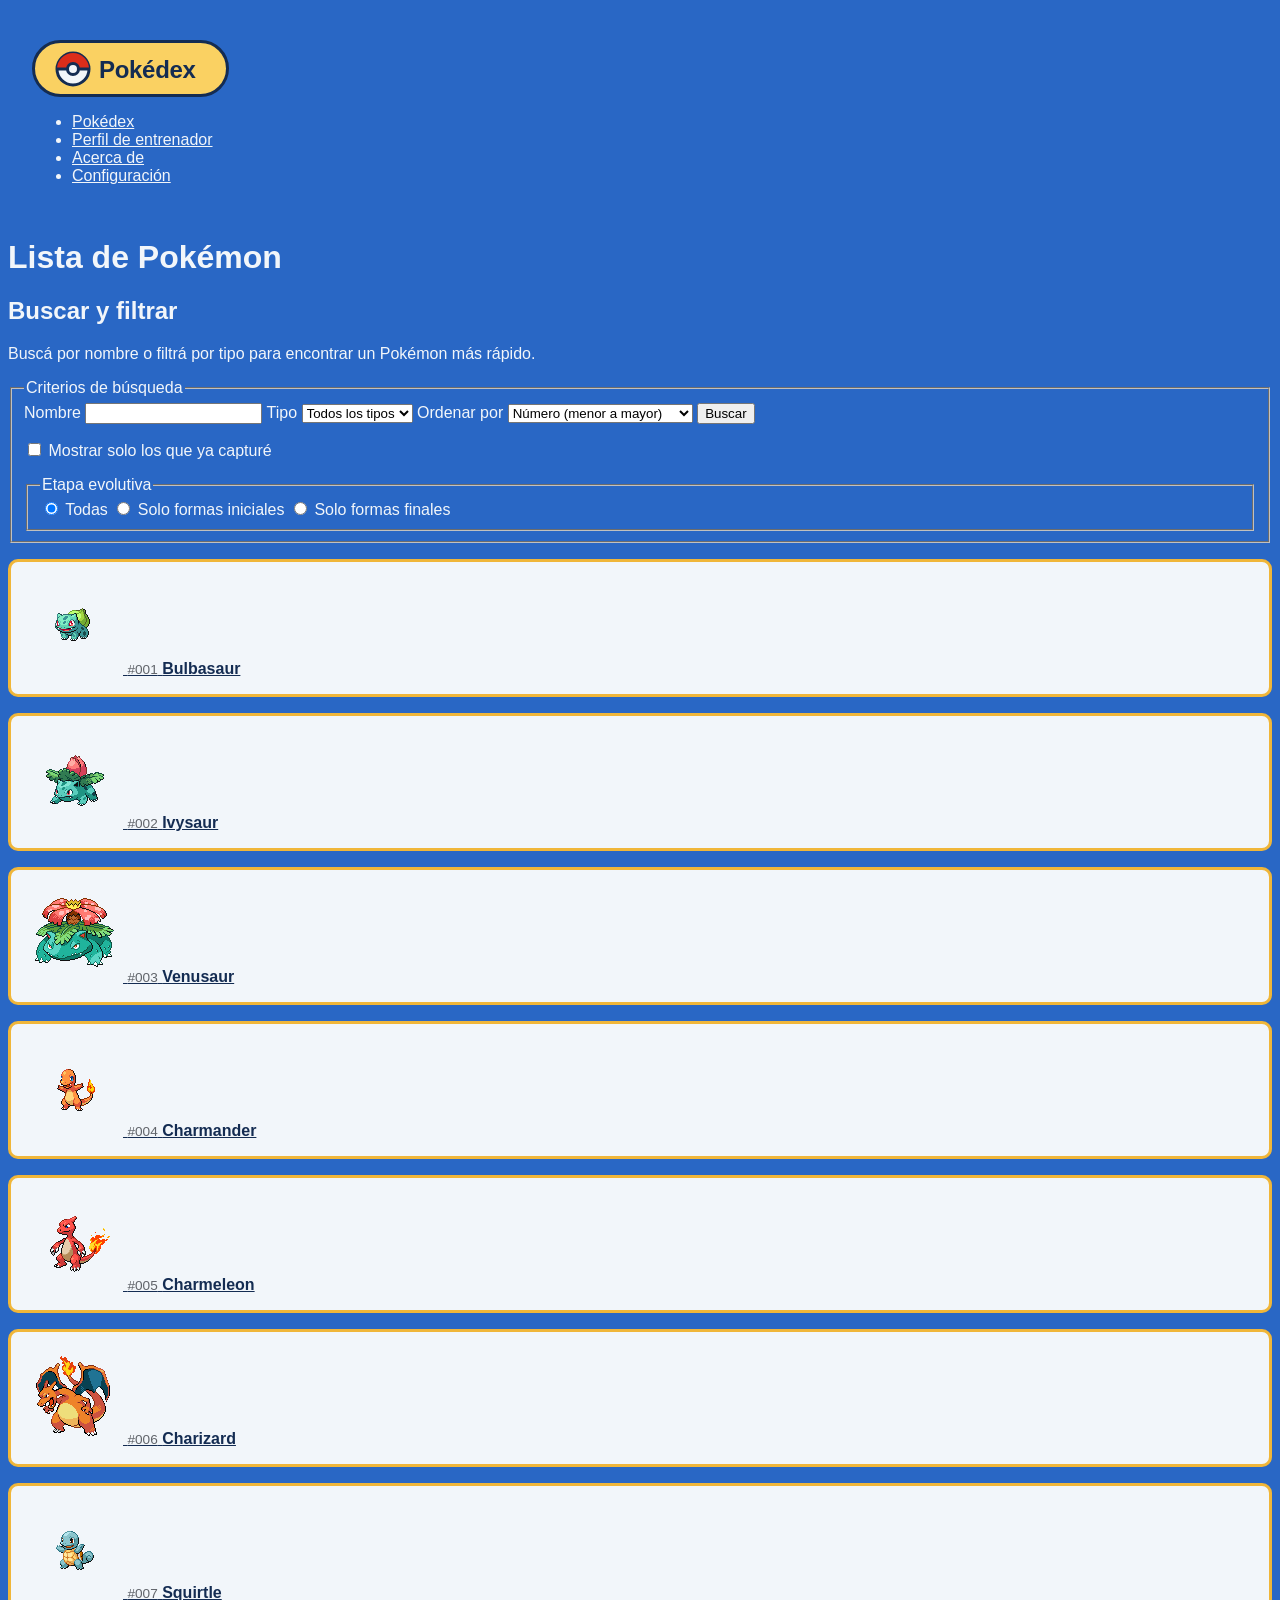
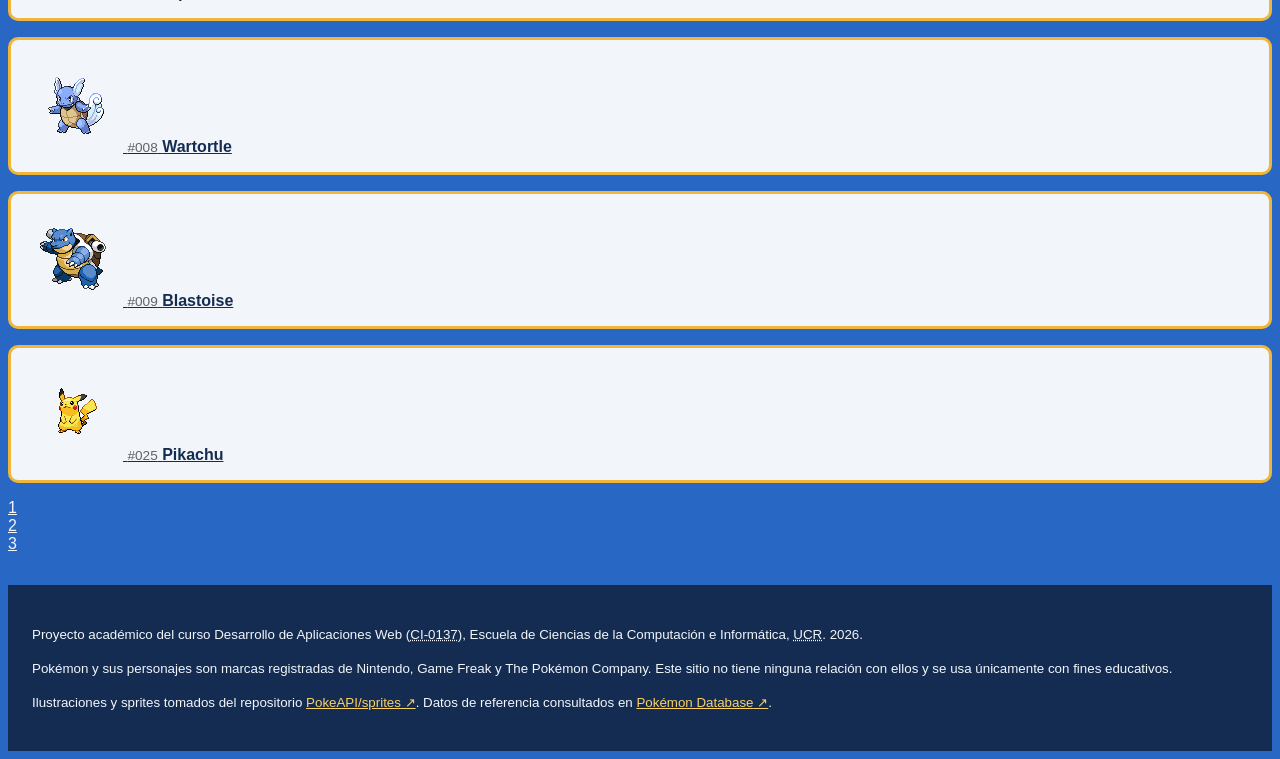
==== index.html @ 4b9911b8 "Base del proyecto hecho por la profesora" ====
<!DOCTYPE html>
<html lang="es">

<head>
  <meta charset="UTF-8">
  <meta name="viewport" content="width=device-width, initial-scale=1">
  <title>Pokédex - Lista de Pokémon</title>

  <link rel="icon" type="image/svg+xml" href="assets/pokeball.svg">
  <link rel="icon" type="image/png" href="assets/pokeball.png">
  <!-- favicon.ico vive en la raiz: el navegador lo pide solo, sin <link> -->

  <!-- Hoja de estilos del sitio. Mismo elemento <link> que el favicon;
       lo que cambia es rel, que dice qué relación tiene el archivo con el documento. -->
  <link rel="stylesheet" href="tokens.css">
  <link rel="stylesheet" href="styles.css">
</head>

<body>

  <header>
    <p>
      <a class="logo" href="./">
        <img src="assets/logo-pokedex.svg" alt="Pokédex" width="156" height="40">
      </a>
    </p>

    <nav>
      <ul>
        <li><a href="./" accesskey="p">Pokédex</a></li>
        <li><a href="perfil-entrenador.html">Perfil de entrenador</a></li>
        <li><a href="acerca-de.html">Acerca de</a></li>
        <li><a href="configuracion.html">Configuración</a></li>
      </ul>
    </nav>
  </header>

  <main>
    <h1>Lista de Pokémon</h1>

    <section id="buscador" class="buscador">
      <h2>Buscar y filtrar</h2>
      <p>Buscá por nombre o filtrá por tipo para encontrar un Pokémon más rápido.</p>

      <search>
        <form class="buscador" action="./" method="get">
          <fieldset>
            <legend>Criterios de búsqueda</legend>

            <label for="nombre">Nombre</label>
            <input type="search" id="nombre" name="nombre">

            <label for="tipo">Tipo</label>
            <select id="tipo" name="tipo">
              <option value="">Todos los tipos</option>
              <option value="planta">Planta</option>
              <option value="fuego">Fuego</option>
              <option value="agua">Agua</option>
              <option value="electrico">Eléctrico</option>
              <option value="veneno">Veneno</option>
              <option value="volador">Volador</option>
            </select>

            <label for="orden">Ordenar por</label>
            <select id="orden" name="orden">
              <option value="numero-asc" selected>Número (menor a mayor)</option>
              <option value="numero-desc">Número (mayor a menor)</option>
              <option value="nombre-asc">Nombre (A-Z)</option>
              <option value="nombre-desc">Nombre (Z-A)</option>
              <option value="tamano-desc">Tamaño (más alto primero)</option>
              <option value="tamano-asc">Tamaño (más bajo primero)</option>
            </select>

            <button type="submit">Buscar</button>

            <p>
              <input type="checkbox" id="solo-capturados" name="solo-capturados" value="si">
              <label for="solo-capturados">Mostrar solo los que ya capturé</label>
            </p>

            <fieldset>
              <legend>Etapa evolutiva</legend>

              <input type="radio" id="etapa-todas" name="etapa" value="todas" checked>
              <label for="etapa-todas">Todas</label>

              <input type="radio" id="etapa-inicial" name="etapa" value="inicial">
              <label for="etapa-inicial">Solo formas iniciales</label>

              <input type="radio" id="etapa-final" name="etapa" value="final">
              <label for="etapa-final">Solo formas finales</label>
            </fieldset>
          </fieldset>
        </form>
      </search>
    </section>

    <section id="lista-pokemon">
      <ul class="pokemon-list">
        <li class="pokemon-card">
          <a class="pokemon-card__link" href="detalle-pokemon-bulbasaur.html">
            <img class="pokemon-card__image" src="assets/bulbasaur.png" alt="Bulbasaur" width="96" height="96">
            <span class="pokemon-card__number">#001</span>
            <span class="pokemon-card__name">Bulbasaur</span>
          </a>
        </li>

        <li class="pokemon-card">
          <a class="pokemon-card__link" href="detalle-pokemon-ivysaur.html">
            <img class="pokemon-card__image" src="assets/ivysaur.png" alt="Ivysaur" width="96" height="96">
            <span class="pokemon-card__number">#002</span>
            <span class="pokemon-card__name">Ivysaur</span>
          </a>
        </li>

        <li class="pokemon-card">
          <a class="pokemon-card__link" href="detalle-pokemon-venusaur.html">
            <img class="pokemon-card__image" src="assets/venusaur.png" alt="Venusaur" width="96" height="96">
            <span class="pokemon-card__number">#003</span>
            <span class="pokemon-card__name">Venusaur</span>
          </a>
        </li>

        <li class="pokemon-card">
          <a class="pokemon-card__link" href="detalle-pokemon-charmander.html">
            <img class="pokemon-card__image" src="assets/charmander.png" alt="Charmander" width="96" height="96">
            <span class="pokemon-card__number">#004</span>
            <span class="pokemon-card__name">Charmander</span>
          </a>
        </li>

        <li class="pokemon-card">
          <a class="pokemon-card__link" href="detalle-pokemon-charmeleon.html">
            <img class="pokemon-card__image" src="assets/charmeleon.png" alt="Charmeleon" width="96" height="96">
            <span class="pokemon-card__number">#005</span>
            <span class="pokemon-card__name">Charmeleon</span>
          </a>
        </li>

        <li class="pokemon-card">
          <a class="pokemon-card__link" href="detalle-pokemon-charizard.html">
            <img class="pokemon-card__image" src="assets/charizard.png" alt="Charizard" width="96" height="96">
            <span class="pokemon-card__number">#006</span>
            <span class="pokemon-card__name">Charizard</span>
          </a>
        </li>

        <li class="pokemon-card">
          <a class="pokemon-card__link" href="detalle-pokemon-squirtle.html">
            <img class="pokemon-card__image" src="assets/squirtle.png" alt="Squirtle" width="96" height="96">
            <span class="pokemon-card__number">#007</span>
            <span class="pokemon-card__name">Squirtle</span>
          </a>
        </li>

        <li class="pokemon-card">
          <a class="pokemon-card__link" href="detalle-pokemon-wartortle.html">
            <img class="pokemon-card__image" src="assets/wartortle.png" alt="Wartortle" width="96" height="96">
            <span class="pokemon-card__number">#008</span>
            <span class="pokemon-card__name">Wartortle</span>
          </a>
        </li>

        <li class="pokemon-card">
          <a class="pokemon-card__link" href="detalle-pokemon-blastoise.html">
            <img class="pokemon-card__image" src="assets/blastoise.png" alt="Blastoise" width="96" height="96">
            <span class="pokemon-card__number">#009</span>
            <span class="pokemon-card__name">Blastoise</span>
          </a>
        </li>

        <li class="pokemon-card">
          <a class="pokemon-card__link" href="detalle-pokemon-pikachu.html">
            <img class="pokemon-card__image" src="assets/pikachu.png" alt="Pikachu" width="96" height="96">
            <span class="pokemon-card__number">#025</span>
            <span class="pokemon-card__name">Pikachu</span>
          </a>
        </li>
      </ul>
    </section>

    <nav id="paginacion">
      <ol class="paginacion">
        <li><a href="./">1</a></li>
        <li><a href="#">2</a></li>
        <li><a href="#">3</a></li>
      </ol>
    </nav>
  </main>

  <footer>
    <p><small>Proyecto académico del curso Desarrollo de Aplicaciones Web
        (<abbr title="Curso de Informática 0137">CI-0137</abbr>),
        Escuela de Ciencias de la Computación e Informática,
        <abbr title="Universidad de Costa Rica">UCR</abbr>.
        <time datetime="2026">2026</time>.</small></p>

    <p><small>Pokémon y sus personajes son marcas registradas de Nintendo,
        Game Freak y The Pokémon Company. Este sitio no tiene ninguna relación con
        ellos y se usa únicamente con fines educativos.</small></p>

    <p><small>Ilustraciones y sprites tomados del repositorio
        <a href="https://github.com/PokeAPI/sprites" target="_blank" rel="noopener">PokeAPI/sprites</a>.
        Datos de referencia consultados en
        <a href="https://pokemondb.net/" target="_blank" rel="noopener">Pokémon Database</a>.</small></p>
  </footer>

</body>

</html>
---- tokens.css ----
/* ==========================================================================
   Pokédex — Paleta y medidas

   Las variables se declaran una sola vez acá y se usan con var() en todo el
   sitio. Cambiar un color del sitio entero = cambiar una línea de este
   archivo.

   Van en :root, que apunta al elemento <html>, porque las variables SE
   HEREDAN: declaradas ahí quedan disponibles en toda la página.
   Los nombres tienen que empezar con dos guiones.

   Este archivo se enlaza ANTES que styles.css, porque styles.css lo necesita.
   ========================================================================== */

:root {

  /* --- Colores del aparato --- */
  --azul:           #2967C5;   /* fondo de la pantalla */
  --navy:           #142C52;   /* barra inferior y texto sobre amarillo */
  --amarillo:       #FAD162;   /* pastillas y encabezados */
  --amarillo-borde: #F0B639;   /* borde de las tarjetas */
  --crema:          #FDF0CE;   /* fondos suaves */
  --blanco:         #F2F6FA;   /* fondo de tarjetas y texto sobre azul */
  --rojo:           #DC2D1A;   /* botones de acción */
  --pista:          #D6E0EB;   /* líneas y bordes tenues */

  /* --- Medidas que se repiten --- */
  --radio:          10px;      /* esquinas de tarjetas y paneles */
  --radio-pastilla: 999px;     /* un radio absurdo siempre da la pastilla
                                  perfecta, sin importar la altura */
  --borde:          3px;       /* grosor del borde de las tarjetas */
}

/* Contraste verificado (el mínimo para texto normal es 4.5:1):
     navy sobre crema ....... 12.3:1      blanco sobre azul ..... 5.5:1
     navy sobre blanco ...... 12.8:1      blanco sobre rojo ..... 4.7:1
     navy sobre amarillo ..... 9.5:1

   El amarillo sobre azul da 3.7:1: sirve para bordes y texto grande, pero no
   para texto normal. Por eso el amarillo se usa como fondo con texto navy
   encima, nunca como color de letra sobre el azul. */
---- styles.css ----
/* ==========================================================================
   Pokédex — CI-0137
   Hoja de estilos del sitio

   Los colores y las medidas salen de tokens.css, que se enlaza antes que
   este archivo.
   ========================================================================== */


/* --------------------------------------------------------------------------
   1. Base
   -------------------------------------------------------------------------- */

/* El asterisco son todos los elementos; los dos pseudo-elementos se agregan
   aparte porque el asterisco no los alcanza.

   border-box hace que width incluya el relleno y el borde, en vez de medir
   solo el contenido. Sin esto, una caja de width: 300px con padding: 20px y
   border: 2px mide 344 en pantalla. */
*,
*::before,
*::after {
  box-sizing: border-box;
}

/* Estas tres propiedades se heredan: declaradas una vez en body bajan solas
   a toda la página. Regla para acordarse: lo que tiene que ver con el texto
   se hereda; lo que tiene que ver con la caja no. */
body {
  font-family: Verdana, Geneva, sans-serif;
  background: var(--azul);
  color: var(--blanco);
}

/* Los enlaces no toman el color de body: un valor heredado pierde contra
   cualquier regla que apunte directamente al elemento, y la hoja del
   navegador tiene una para "a". Hay que decírselo aparte. */
a {
  color: var(--blanco);
}


/* --------------------------------------------------------------------------
   2. Logo
   -------------------------------------------------------------------------- */

/* La pastilla amarilla no está dentro de la imagen: la dibuja el CSS acá.

   display: inline-block es necesario porque un enlace es un elemento de
   línea, y a esos el relleno vertical no les agranda la caja: el amarillo se
   derramaría sobre las líneas de arriba y abajo. inline-block se comporta
   como caja sin dejar de acomodarse en la línea.

   line-height: 0 saca el hueco que deja la línea base del texto debajo de la
   imagen. Sin eso la pastilla se ve descentrada. */
.logo {
  display: inline-block;
  background: var(--amarillo);
  border: var(--borde) solid var(--navy);
  border-radius: var(--radio-pastilla);
  padding: 0.35rem 1.1rem;
  line-height: 0;
}


/* --------------------------------------------------------------------------
   3. Lista de Pokémon
   -------------------------------------------------------------------------- */

/* La viñeta y la sangría son dos cosas distintas que pone el navegador.
   Quitar una no quita la otra. */
.pokemon-list {
  list-style: none;
  padding-left: 0;
}

/* Las cuatro capas de la caja, en orden de adentro hacia afuera: contenido,
   relleno, borde y margen.

   El relleno está adentro y se pinta con el fondo; el margen está afuera y
   siempre es transparente. Por eso el relleno separa el texto del borde, y el
   margen separa una tarjeta de la siguiente.

   Ojo: entre dos tarjetas no hay 2rem de separación sino 1rem. Los márgenes
   verticales adyacentes no se suman, se fusionan y gana el mayor. A eso se le
   llama colapso de márgenes, y es a propósito. */
.pokemon-card {
  background: var(--blanco);
  color: var(--navy);
  border: var(--borde) solid var(--amarillo-borde);
  border-radius: var(--radio);
  padding: 1rem;
  margin-bottom: 1rem;
}

/* El color se hereda dentro de la tarjeta, pero el enlace no lo toma */
.pokemon-card a {
  color: var(--navy);
}

.pokemon-card__number {
  color: #60646A;
  font-size: 0.85rem;
}

.pokemon-card__name {
  font-weight: bold;
}

/* La paginación ya lleva el número en el texto del enlace: el marcador del
   <ol> lo estaba repitiendo. */
.paginacion {
  list-style: none;
  padding-left: 0;
}


/* --------------------------------------------------------------------------
   4. Tabla de estadísticas
   -------------------------------------------------------------------------- */

/* Por defecto cada celda tiene su propio borde y hay separación entre ellas,
   así que donde dos celdas se tocan aparecen dos líneas. collapse las fusiona
   en una sola. */
.stats-table {
  border-collapse: collapse;
  background: var(--blanco);
  color: var(--navy);
}

/* La coma es una lista de selectores: aplicá esto a los dos. */
.stats-table th,
.stats-table td {
  border: 1px solid var(--pista);
  padding: 0.5rem 0.75rem;
  text-align: center;
}

.stats-table__total {
  font-weight: bold;
  background: var(--crema);
}


/* --------------------------------------------------------------------------
   5. Encabezado y pie
   -------------------------------------------------------------------------- */

/* Sin clase: header y footer ya se identifican por su propia etiqueta. Esa es
  la ventaja de haber usado HTML semántico en vez de div para todo. */
header {
  padding: 1rem 1.5rem;
}

/* Acá se ve la diferencia entre relleno y margen, porque hay fondo: el navy
   llega hasta donde termina el relleno y se corta ahí; el margen queda
   afuera, transparente. */
footer {
  background: var(--navy);
  color: var(--blanco);
  padding: 1.5rem;
  margin-top: 2rem;
}

/* El pie tiene fondo oscuro y adentro hay enlaces: necesitan su propio color.
   Cada vez que le cambies el fondo a una caja, revisá el texto de adentro. */
footer a {
  color: var(--amarillo);
}


/* --------------------------------------------------------------------------
   6. Estados
   -------------------------------------------------------------------------- */

/* Una pseudo-clase selecciona un elemento que ya existe cuando está en cierto
   estado, y lleva UN dos puntos. Un pseudo-elemento crea una caja nueva que
   no está en el HTML, y lleva DOS.

   :hover es el mouse encima. :focus-within es el foco del teclado en algo de
   adentro, y hace falta porque quien navega con teclado no tiene puntero: sin
   esta regla, esa persona nunca sabe dónde está parada. */
.pokemon-card:hover,
.pokemon-card:focus-within {
  border-color: var(--navy);
  background: var(--crema);
}

.pokemon-card a:hover {
  text-decoration: underline;
}

/* El anillo de foco nunca se quita sin poner algo en su lugar: es lo único
   que le indica a una persona con teclado dónde está. */
a:focus-visible {
  outline: 3px solid var(--amarillo);
  outline-offset: 2px;
}

/* Un pseudo-elemento: esta flecha no está en el HTML, la inventó el CSS.
   content es obligatorio; sin él no se dibuja nada, aunque le pongas color.

   Sirve para decoración, nunca para información que haga falta entender: los
   lectores de pantalla a veces leen el content y a veces no, según el
   navegador. Acá la flecha solo refuerza algo que el texto ya dice.

   El selector entre corchetes busca por atributo: los enlaces que abren en
   pestaña nueva. */
a[target="_blank"]::after {
  content: " ↗";
}
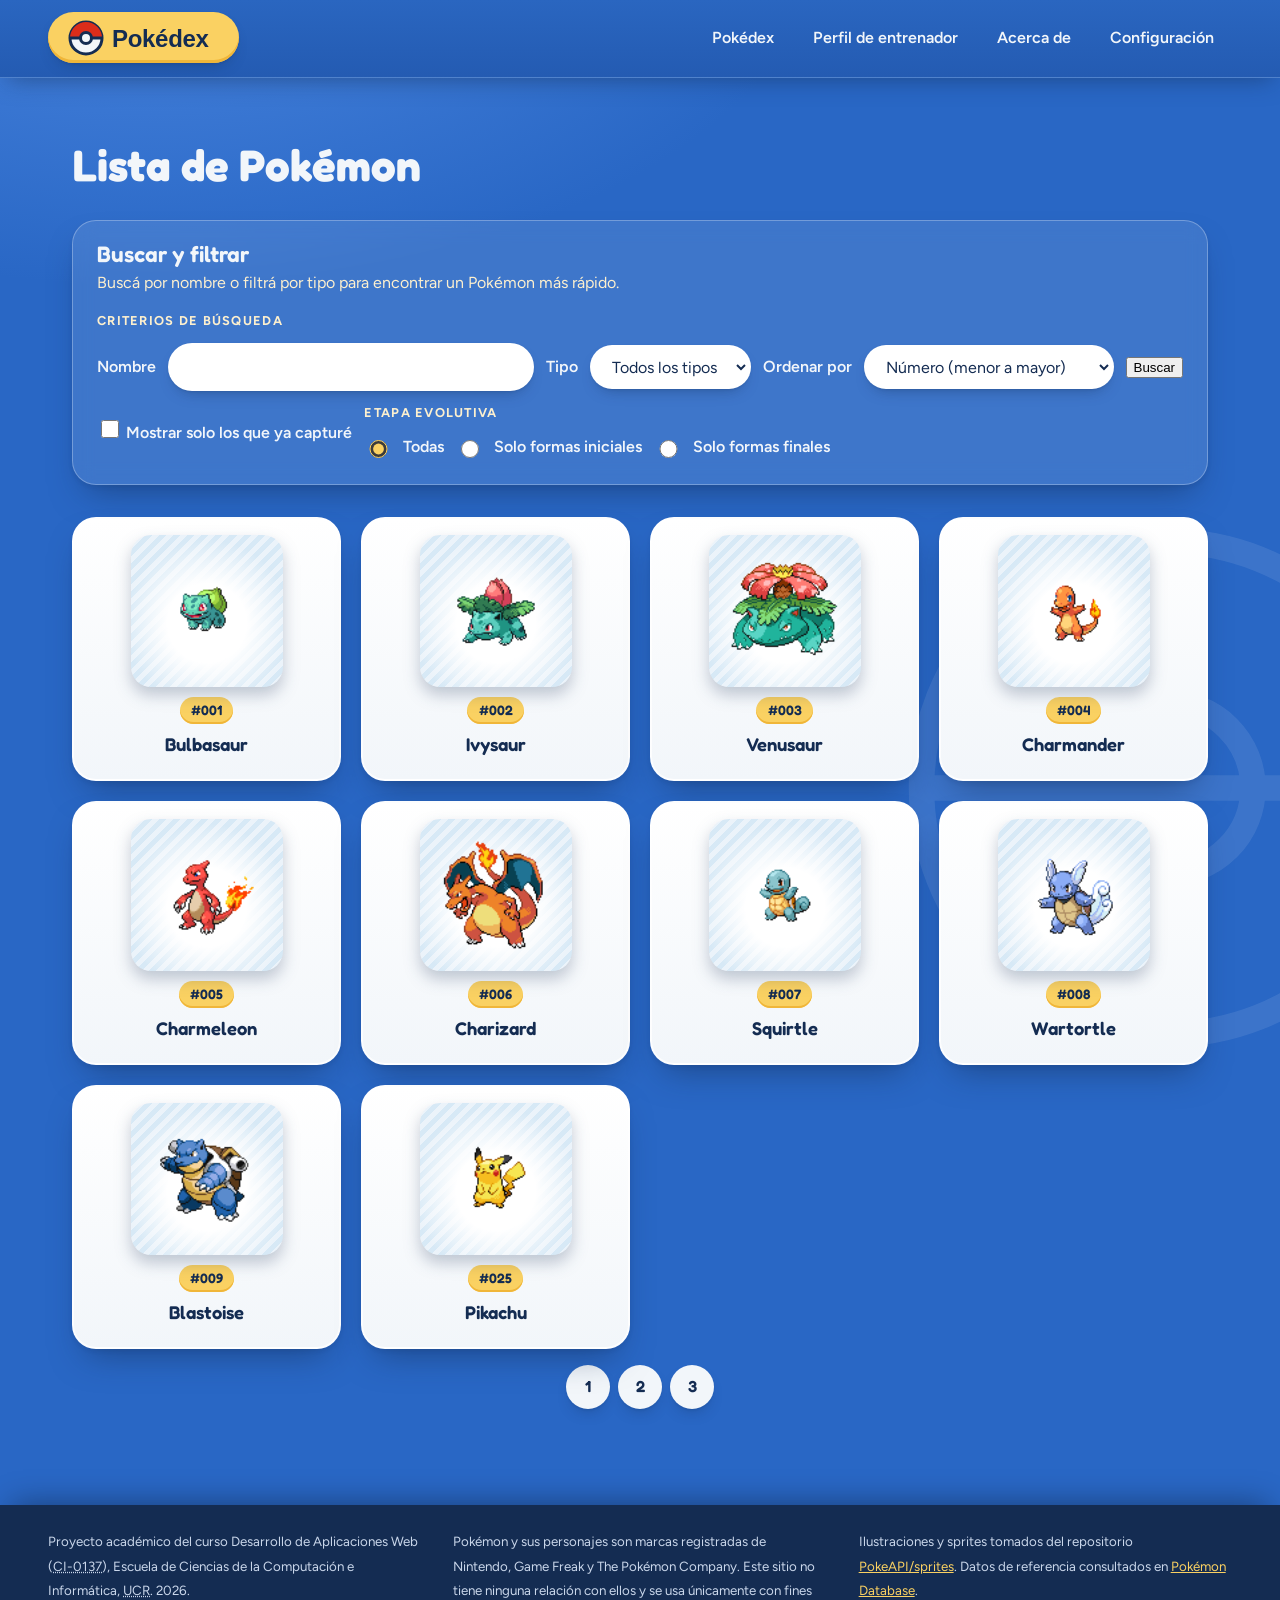
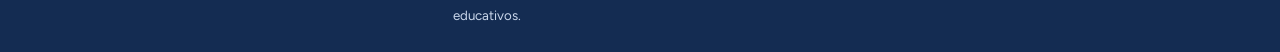
==== commit 06a5f978: "Cambios en Favoritos y en display de perfil, utilizando requerimientos de fonts, se agregan nuevos a" ====
--- a/index.html
+++ b/index.html
@@ -9,7 +9,10 @@
   <link rel="icon" type="image/svg+xml" href="assets/pokeball.svg">
   <link rel="icon" type="image/png" href="assets/pokeball.png">
   <!-- favicon.ico vive en la raiz: el navegador lo pide solo, sin <link> -->
-
+  <!-- Link de conexion con fonts (Fredoka y Figtree) -->
+  <link rel="preconnect" href="https://fonts.googleapis.com">
+  <link rel="preconnect" href="https://fonts.gstatic.com" crossorigin>
+  <link rel="stylesheet" href="https://fonts.googleapis.com/css2?family=Figtree:wght@400;500;600;700&family=Fredoka:wght@500;600;700&display=swap">
   <!-- Hoja de estilos del sitio. Mismo elemento <link> que el favicon;
        lo que cambia es rel, que dice qué relación tiene el archivo con el documento. -->
   <link rel="stylesheet" href="tokens.css">
@@ -28,7 +31,7 @@
     <nav>
       <ul>
         <li><a href="./" accesskey="p">Pokédex</a></li>
-        <li><a href="perfil-entrenador.html">Perfil de entrenador</a></li>
+        <li><a href="perfil.html">Perfil de entrenador</a></li>
         <li><a href="acerca-de.html">Acerca de</a></li>
         <li><a href="configuracion.html">Configuración</a></li>
       </ul>
--- a/tokens.css
+++ b/tokens.css
@@ -1,41 +1,120 @@
 /* ==========================================================================
-   Pokédex — Paleta y medidas
+   Pokédex — CI-0137
+   Paleta y tokens del diseño
 
-   Las variables se declaran una sola vez acá y se usan con var() en todo el
-   sitio. Cambiar un color del sitio entero = cambiar una línea de este
-   archivo.
+   Los colores están extraídos directamente del mockup.
+   Se declaran una sola vez acá y se usan con var(--nombre) en todo el sitio.
+   Cambiar un color del sitio entero = cambiar una línea de este archivo.
 
-   Van en :root, que apunta al elemento <html>, porque las variables SE
-   HEREDAN: declaradas ahí quedan disponibles en toda la página.
-   Los nombres tienen que empezar con dos guiones.
-
-   Este archivo se enlaza ANTES que styles.css, porque styles.css lo necesita.
+   Versión "moderna": se mantienen TODOS los tokens originales y se agregan
+   los de tipografía, sombras, movimiento y superficies (secciones al final).
    ========================================================================== */
 
 :root {
 
-  /* --- Colores del aparato --- */
-  --azul:           #2967C5;   /* fondo de la pantalla */
-  --navy:           #142C52;   /* barra inferior y texto sobre amarillo */
-  --amarillo:       #FAD162;   /* pastillas y encabezados */
-  --amarillo-borde: #F0B639;   /* borde de las tarjetas */
-  --crema:          #FDF0CE;   /* fondos suaves */
-  --blanco:         #F2F6FA;   /* fondo de tarjetas y texto sobre azul */
-  --rojo:           #DC2D1A;   /* botones de acción */
-  --pista:          #D6E0EB;   /* líneas y bordes tenues */
+  /* --- Chrome del aparato ------------------------------------------------ */
+  --azul:           #2967C5;  /* fondo de la pantalla */
+  --azul-borde:     #245BB2;  /* borde del marco, un poco más oscuro */
+  --azul-claro:     #4A86E0;  /* brillo suave del fondo (solo decorativo) */
+  --navy:           #142C52;  /* barra inferior y textos sobre amarillo */
 
-  /* --- Medidas que se repiten --- */
-  --radio:          10px;      /* esquinas de tarjetas y paneles */
-  --radio-pastilla: 999px;     /* un radio absurdo siempre da la pastilla
-                                  perfecta, sin importar la altura */
-  --borde:          3px;       /* grosor del borde de las tarjetas */
+  --amarillo:       #FAD162;  /* pastillas y encabezados de panel */
+  --amarillo-borde: #F0B639;  /* borde de las tarjetas, más saturado */
+  --crema:          #FDF0CE;  /* paneles de fondo suave */
+
+  --rojo:           #DC2D1A;  /* botones de acción (oscurecido del mockup
+                                 para que el texto blanco cumpla contraste) */
+  --blanco:         #F2F6FA;  /* fondo de tarjetas y paneles */
+
+  /* --- Zona del sprite (las rayitas) ------------------------------------- */
+  --sprite-raya:    #D7E9F6;
+  --sprite-fondo:   #FFFFFF;
+
+  /* --- Barras de estadísticas ------------------------------------------- */
+  --pista:          #D6E0EB;  /* el carril vacío detrás de la barra */
+  --stat-ps:        #4BB976;
+  --stat-ataque:    #EC5F40;
+  --stat-defensa:   #5E9AEC;
+  --stat-velocidad: #F1B847;
+
+  /* --- Tipos de Pokémon --------------------------------------------------
+     Colores de las pastillas de tipo. Todos llevan texto blanco encima, y
+     todos fueron verificados: cada uno da al menos 4.5:1 de contraste con
+     blanco, que es el mínimo que pide la norma de accesibilidad para texto
+     normal. Si cambiás alguno, volvé a revisarlo. */
+  --tipo-planta:    #306947;
+  --tipo-fuego:     #B92F1F;
+  --tipo-agua:      #2967C5;
+  --tipo-electrico: #9D6B1A;
+  --tipo-veneno:    #6E46B8;
+  --tipo-hada:      #A52881;
+  --tipo-psiquico:  #A53462;
+  --tipo-roca:      #7F5E2E;
+  --tipo-normal:    #60646A;
+  --tipo-volador:   #3474C3;  /* no estaba en el mockup */
+  --tipo-bicho:     #5F7E1F;  /* no estaba en el mockup */
+  --tipo-hielo:     #2B7D8A;  /* no estaba en el mockup */
+
+  /* --- Medidas repetidas ------------------------------------------------- */
+  --radio:          10px;     /* esquinas de tarjetas y paneles */
+  --radio-pastilla: 999px;    /* esquinas de las pastillas: siempre redondas */
+  --borde:          3px;      /* grosor del borde de tarjetas */
+
+  /* ======================================================================
+     NUEVO — capa moderna
+     ====================================================================== */
+
+  /* --- Colores extra ----------------------------------------------------- */
+  --verde:          #2E8B57;  /* fondo del ícono de Estadísticas (solo
+                                 gráfico, no lleva texto encima) */
+  --tinta-suave:    #41557A;  /* texto secundario sobre blanco: 7.5:1 */
+  --linea:          #E3EAF3;  /* separadores finos dentro de tarjetas */
+
+  /* --- Tipografía -------------------------------------------------------
+     Fredoka (redondeada, amable) para títulos y números; Figtree (limpia,
+     muy legible) para el texto corrido. Se cargan desde Google Fonts en el
+     <head>; si no llegan, cae a la siguiente de la lista sin romper nada. */
+  --fuente-titulo: "Fredoka", "Trebuchet MS", system-ui, sans-serif;
+  --fuente-texto:  "Figtree", system-ui, "Segoe UI", sans-serif;
+
+  /* --- Radios más generosos ---------------------------------------------- */
+  --radio-lg:       24px;
+  --radio-xl:       30px;
+
+  /* --- Sombras: siempre en capas (una cercana + una lejana y difusa) ----- */
+  --sombra-1:  0 1px 2px rgba(20, 44, 82, .12),
+               0 8px 16px -8px rgba(20, 44, 82, .45);
+  --sombra-2:  0 2px 4px rgba(20, 44, 82, .10),
+               0 18px 34px -14px rgba(20, 44, 82, .55);
+  --sombra-3:  0 4px 8px rgba(10, 24, 48, .15),
+               0 34px 70px -20px rgba(10, 24, 48, .75);
+  --brillo:    inset 0 2px 0 rgba(255, 255, 255, .7);   /* filo de luz arriba */
+
+  /* --- Movimiento -------------------------------------------------------- */
+  --ease:      cubic-bezier(.2, .8, .2, 1);   /* arranca rápido, frena suave */
+  --dur:       220ms;
+
+  /* --- La zona del sprite (las "rayitas"), reutilizable ------------------ */
+  --sprite-zona:
+    radial-gradient(circle at 50% 58%, var(--sprite-fondo) 0, var(--sprite-fondo) 34%, transparent 72%),
+    repeating-linear-gradient(-45deg, var(--sprite-raya) 0 5px, #EBF3FA 5px 10px);
 }
 
-/* Contraste verificado (el mínimo para texto normal es 4.5:1):
-     navy sobre crema ....... 12.3:1      blanco sobre azul ..... 5.5:1
-     navy sobre blanco ...... 12.8:1      blanco sobre rojo ..... 4.7:1
-     navy sobre amarillo ..... 9.5:1
+/* --------------------------------------------------------------------------
+   Nota sobre contraste
 
-   El amarillo sobre azul da 3.7:1: sirve para bordes y texto grande, pero no
-   para texto normal. Por eso el amarillo se usa como fondo con texto navy
-   encima, nunca como color de letra sobre el azul. */+   Combinaciones verificadas de esta paleta (mínimo recomendado: 4.5:1):
+
+     navy sobre crema ............ 12.3:1
+     navy sobre tarjeta .......... 12.8:1
+     navy sobre amarillo ..........  9.5:1
+     blanco sobre azul ............  5.5:1
+     crema sobre azul .............  4.8:1
+     blanco sobre rojo ............  4.7:1
+     tinta-suave sobre blanco .....  7.5:1
+     amarillo sobre navy ..........  9.4:1   (enlaces del pie)
+
+   El amarillo sobre azul da 3.7:1: sirve para bordes y para texto grande,
+   pero no para texto normal. Por eso el amarillo se usa como fondo con texto
+   navy encima, nunca como color de letra sobre el azul.
+   -------------------------------------------------------------------------- */
--- a/styles.css
+++ b/styles.css
@@ -1,9 +1,16 @@
 /* ==========================================================================
    Pokédex — CI-0137
-   Hoja de estilos del sitio
-
-   Los colores y las medidas salen de tokens.css, que se enlaza antes que
-   este archivo.
+   Hoja de estilos del sitio — versión moderna
+
+   Mantiene la estructura y los nombres de clase de la versión anterior
+   (clases 3 a 6: base, flexbox, grid, contenedores) y le suma una capa
+   visual: sombras en capas, esquinas redondeadas, tipografía con carácter,
+   transiciones y animaciones de entrada. Los colores y medidas salen de
+   tokens.css, que se enlaza antes que este archivo.
+
+   Regla de la casa para el movimiento: toda animación es decoración, nunca
+   información. Por eso al final hay un bloque que las apaga para quien
+   tiene activado "reducir movimiento" en su sistema (sección 12).
    ========================================================================== */
 
 
@@ -11,55 +18,98 @@
    1. Base
    -------------------------------------------------------------------------- */
 
-/* El asterisco son todos los elementos; los dos pseudo-elementos se agregan
-   aparte porque el asterisco no los alcanza.
-
-   border-box hace que width incluya el relleno y el borde, en vez de medir
-   solo el contenido. Sin esto, una caja de width: 300px con padding: 20px y
-   border: 2px mide 344 en pantalla. */
 *,
 *::before,
 *::after {
   box-sizing: border-box;
 }
 
-/* Estas tres propiedades se heredan: declaradas una vez en body bajan solas
-   a toda la página. Regla para acordarse: lo que tiene que ver con el texto
-   se hereda; lo que tiene que ver con la caja no. */
+/* El fondo azul lleva un brillo radial arriba a la izquierda: con un solo
+   degradado ya deja de verse como un color plano. El color sólido va
+   después de la coma como "plan B" (así se pinta mientras carga). */
 body {
-  font-family: Verdana, Geneva, sans-serif;
-  background: var(--azul);
+  margin: 0;
+  min-height: 100dvh;
+  font-family: var(--fuente-texto);
+  line-height: 1.55;
+  background:
+    radial-gradient(60rem 32rem at 12% -8%, var(--azul-claro) 0, transparent 70%),
+    var(--azul);
+  background-attachment: fixed;
   color: var(--blanco);
 }
 
-/* Los enlaces no toman el color de body: un valor heredado pierde contra
-   cualquier regla que apunte directamente al elemento, y la hoja del
-   navegador tiene una para "a". Hay que decírselo aparte. */
+/* Marca de agua: una pokébola gigante, en contorno, casi transparente,
+   pegada a la esquina inferior derecha. Es un pseudo-elemento (no una
+   <img>) porque es pura decoración: no debe existir para un lector de
+   pantalla. pointer-events: none deja pasar los clics a lo que hay debajo. */
+body::before {
+  content: "";
+  position: fixed;
+  right: -10rem;
+  bottom: -10rem;
+  width: 34rem;
+  height: 34rem;
+  z-index: -1;
+  pointer-events: none;
+  opacity: .09;
+  background: url("data:image/svg+xml,%3Csvg xmlns='http://www.w3.org/2000/svg' viewBox='0 0 64 64' fill='none' stroke='%23fff' stroke-width='3'%3E%3Ccircle cx='32' cy='32' r='29'/%3E%3Cpath d='M3 32h58'/%3E%3Ccircle cx='32' cy='32' r='10'/%3E%3C/svg%3E") center / contain no-repeat;
+}
+
+h1, h2, h3 {
+  font-family: var(--fuente-titulo);
+  font-weight: 600;
+  line-height: 1.15;
+}
+
 a {
   color: var(--blanco);
 }
 
+img {
+  max-width: 100%;
+  height: auto;
+}
+
+/* Foco visible: doble señal (contorno + separación). Amarillo sobre el azul
+   y el navy; sobre superficies claras se cambia a azul oscuro (sección 11),
+   porque amarillo sobre blanco casi no se ve. */
+:focus-visible {
+  outline: 3px solid var(--amarillo);
+  outline-offset: 3px;
+}
+
+/* Lo que leen los lectores de pantalla pero no se dibuja. */
+.solo-lectores {
+  position: absolute;
+  width: 1px;
+  height: 1px;
+  overflow: hidden;
+  clip-path: inset(50%);
+  white-space: nowrap;
+}
+
 
 /* --------------------------------------------------------------------------
    2. Logo
    -------------------------------------------------------------------------- */
 
-/* La pastilla amarilla no está dentro de la imagen: la dibuja el CSS acá.
-
-   display: inline-block es necesario porque un enlace es un elemento de
-   línea, y a esos el relleno vertical no les agranda la caja: el amarillo se
-   derramaría sobre las líneas de arriba y abajo. inline-block se comporta
-   como caja sin dejar de acomodarse en la línea.
-
-   line-height: 0 saca el hueco que deja la línea base del texto debajo de la
-   imagen. Sin eso la pastilla se ve descentrada. */
+/* La pastilla amarilla la dibuja el CSS; el SVG solo trae pokébola y nombre.
+   Ahora con un "canto" inferior más oscuro (inset shadow) que le da
+   volumen de botón físico, y un saltito al pasar el mouse. */
 .logo {
   display: inline-block;
   background: var(--amarillo);
-  border: var(--borde) solid var(--navy);
   border-radius: var(--radio-pastilla);
   padding: 0.35rem 1.1rem;
   line-height: 0;
+  box-shadow: inset 0 -3px 0 var(--amarillo-borde), var(--sombra-1);
+  transition: transform var(--dur) var(--ease), box-shadow var(--dur) var(--ease);
+}
+
+.logo:hover {
+  transform: translateY(-2px) rotate(-1.5deg);
+  box-shadow: inset 0 -3px 0 var(--amarillo-borde), var(--sombra-2);
 }
 
 
@@ -67,48 +117,111 @@
    3. Lista de Pokémon
    -------------------------------------------------------------------------- */
 
-/* La viñeta y la sangría son dos cosas distintas que pone el navegador.
-   Quitar una no quita la otra. */
 .pokemon-list {
+  display: grid;
+  grid-template-columns: repeat(auto-fit, minmax(14rem, 1fr));
+  gap: 1.25rem;
   list-style: none;
   padding-left: 0;
 }
 
-/* Las cuatro capas de la caja, en orden de adentro hacia afuera: contenido,
-   relleno, borde y margen.
-
-   El relleno está adentro y se pinta con el fondo; el margen está afuera y
-   siempre es transparente. Por eso el relleno separa el texto del borde, y el
-   margen separa una tarjeta de la siguiente.
-
-   Ojo: entre dos tarjetas no hay 2rem de separación sino 1rem. Los márgenes
-   verticales adyacentes no se suman, se fusionan y gana el mayor. A eso se le
-   llama colapso de márgenes, y es a propósito. */
+/* La tarjeta:
+   - fondo con degradado casi imperceptible (blanco → gris azulado) que
+     evita el "plano de papel";
+   - sombra en capas (--sombra-2) y filo de luz arriba (--brillo);
+   - borde fino translúcido en vez del amarillo grueso de antes; el amarillo
+     ahora aparece en la pastilla del número y en el hover. */
 .pokemon-card {
-  background: var(--blanco);
+  position: relative;
+  container-type: inline-size;
+  text-align: center;
   color: var(--navy);
-  border: var(--borde) solid var(--amarillo-borde);
-  border-radius: var(--radio);
-  padding: 1rem;
-  margin-bottom: 1rem;
-}
-
-/* El color se hereda dentro de la tarjeta, pero el enlace no lo toma */
+  background: linear-gradient(180deg, #fff, var(--blanco));
+  border: 2px solid rgba(255, 255, 255, .8);
+  border-radius: var(--radio-lg);
+  padding: 1rem 1rem 1.25rem;
+  box-shadow: var(--sombra-2), var(--brillo);
+  transition: box-shadow var(--dur) var(--ease), border-color var(--dur);
+}
+
+/* Cada tarjeta entra un poquito después que la anterior (efecto cascada).
+   --n es una variable propia: la regla de arriba la lee con calc(). */
+.pokemon-card:nth-child(2)  { --n: 1; }
+.pokemon-card:nth-child(3)  { --n: 2; }
+.pokemon-card:nth-child(4)  { --n: 3; }
+.pokemon-card:nth-child(5)  { --n: 4; }
+.pokemon-card:nth-child(6)  { --n: 5; }
+.pokemon-card:nth-child(7)  { --n: 6; }
+.pokemon-card:nth-child(8)  { --n: 7; }
+.pokemon-card:nth-child(9)  { --n: 8; }
+.pokemon-card:nth-child(10) { --n: 9; }
+.pokemon-card:nth-child(n+11) { --n: 10; }
+
+/* Toda la tarjeta es el enlace: display: block lo estira, y así el
+   área clicable es la tarjeta entera, no solo el texto. */
+.pokemon-card__link {
+  display: block;
+  text-decoration: none;
+  border-radius: var(--radio-lg);
+}
+
+/* El sprite vive sobre la zona de rayitas del mockup, con un círculo blanco
+   de luz detrás. La sombra proyectada (drop-shadow) sigue la silueta del
+   PNG, a diferencia de box-shadow que siempre dibuja un rectángulo. */
+.pokemon-card__image {
+  display: block;
+  margin: 0 auto 0.6rem;
+  width: 100%;
+  max-width: 9.5rem;
+  padding: 0.75rem;
+  aspect-ratio: 1 / 1;
+  object-fit: contain;
+  border-radius: 1.25rem;
+  background: var(--sprite-zona);
+  filter: drop-shadow(0 8px 8px rgba(20, 44, 82, .25));
+  transition: transform .35s var(--ease);
+}
+
+.pokemon-card__insignia {
+  position: absolute;
+  top: -10px;
+  right: -8px;
+  z-index: 2;
+  background: var(--rojo);
+  color: var(--blanco);
+  font-size: 0.72rem;
+  font-weight: 700;
+  text-transform: uppercase;
+  letter-spacing: 0.06em;
+  padding: 0.2rem 0.6rem;
+  border-radius: var(--radio-pastilla);
+  box-shadow: var(--sombra-1);
+}
+
+.pokemon-card__number {
+  display: inline-block;
+  background: var(--amarillo);
+  color: var(--navy);
+  border-radius: var(--radio-pastilla);
+  padding: 0.2rem 0.7rem;
+  font-family: var(--fuente-titulo);
+  font-size: 0.85rem;
+  font-weight: 600;
+  box-shadow: inset 0 -2px 0 var(--amarillo-borde);
+  margin-bottom: 0.4rem;
+}
+
+.pokemon-card__name {
+  display: block;
+  font-family: var(--fuente-titulo);
+  font-size: 1.15rem;
+  font-weight: 600;
+}
+
 .pokemon-card a {
   color: var(--navy);
 }
 
-.pokemon-card__number {
-  color: #60646A;
-  font-size: 0.85rem;
-}
-
-.pokemon-card__name {
-  font-weight: bold;
-}
-
-/* La paginación ya lleva el número en el texto del enlace: el marcador del
-   <ol> lo estaba repitiendo. */
 .paginacion {
   list-style: none;
   padding-left: 0;
@@ -116,96 +229,981 @@
 
 
 /* --------------------------------------------------------------------------
-   4. Tabla de estadísticas
-   -------------------------------------------------------------------------- */
-
-/* Por defecto cada celda tiene su propio borde y hay separación entre ellas,
-   así que donde dos celdas se tocan aparecen dos líneas. collapse las fusiona
-   en una sola. */
-.stats-table {
-  border-collapse: collapse;
+   4. Disposición con Flexbox
+   -------------------------------------------------------------------------- */
+
+/* Encabezado pegajoso (position: sticky): se queda arriba mientras se hace
+   scroll. Fondo con degradado + sombra que lo despega del contenido.
+   Base móvil: apilado y centrado. */
+header {
+  position: sticky;
+  top: 0;
+  z-index: 10;
+  display: flex;
+  flex-direction: column;
+  align-items: center;
+  text-align: center;
+  gap: 0.75rem;
+  padding: 0.75rem 1.5rem;
+  background: linear-gradient(180deg, #2A66C0, var(--azul-borde));
+  border-bottom: 1px solid rgba(255, 255, 255, .18);
+  box-shadow: 0 8px 24px -8px rgba(20, 44, 82, .55);
+}
+
+@media (width >= 40rem) {
+  header {
+    flex-direction: row;
+    justify-content: space-between;
+    text-align: left;
+    padding-inline: 3rem;
+  }
+}
+
+header p { margin: 0; }
+
+.header__acciones {
+  display: flex;
+  justify-content: center;
+  align-items: center;
+  gap: 1rem 1.5rem;
+}
+
+.encabezado{
+  display: flex;
+  flex-direction: space-between;
+  align-items: center;
+}
+
+.contador {
+  background: var(--amarillo);
+  color: var(--navy);
+  font-size: 0.85rem;
+  font-weight: 700;
+  padding: 0.3rem 0.9rem;
+  border-radius: var(--radio-pastilla);
+  white-space: nowrap;
+}
+
+/* Menú en píldoras. El enlace de la página actual lleva aria-current="page"
+   en el HTML, y el CSS se engancha de ESE atributo: así lo que ve la vista
+   y lo que anuncia el lector de pantalla salen de la misma fuente. */
+header nav ul {
+  display: flex;
+  flex-wrap: wrap;
+  justify-content: center;
+  gap: 0.25rem;
+  list-style: none;
+  margin: 0;
+  padding: 0;
+}
+
+header nav a {
+  display: block;
+  padding: 0.5rem 1.1rem;
+  border-radius: var(--radio-pastilla);
+  font-weight: 600;
+  text-decoration: none;
+  transition: background var(--dur), transform var(--dur) var(--ease);
+}
+
+header nav a:hover {
+  background: rgba(255, 255, 255, .16);
+  transform: translateY(-1px);
+}
+
+header nav a[aria-current] {
+  background: var(--amarillo);
+  color: var(--navy);
+  font-weight: 700;
+  box-shadow: 0 4px 10px -2px rgba(0, 0, 0, .35);
+}
+
+/* Carrusel: columna en móvil, fila desde tablet. La pokébola activa es más
+   grande, "respira" con un halo pulsante y las otras se aclaran al pasar
+   el mouse. */
+.carrusel {
+  display: flex;
+  flex-direction: column;
+  align-items: center;
+  gap: 0.75rem;
+  list-style: none;
+  padding-left: 0;
+}
+
+@media (width >= 40rem) {
+  .carrusel {
+    flex-direction: row;
+    justify-content: center;
+    gap: 1.25rem;
+  }
+}
+
+.carrusel__item img {
+  display: block;
+  opacity: .75;
+  transition: transform var(--dur) var(--ease), opacity var(--dur);
+}
+
+.carrusel__item a:hover img,
+.carrusel__item a:focus-visible img {
+  opacity: 1;
+  transform: scale(1.25) rotate(-12deg);
+}
+
+.carrusel__item--activo img {
+  opacity: 1;
+  border-radius: 50%;
+  animation: latido 2.2s ease-in-out infinite;
+}
+
+#carrusel h2 {
+  margin: 0 0 .5rem;
+  text-align: center;
+  font-size: .85rem;
+  text-transform: uppercase;
+  letter-spacing: .12em;
+  color: var(--crema);
+}
+
+.paginacion {
+  display: flex;
+  justify-content: center;
+  gap: 0.5rem;
+}
+
+.paginacion a {
+  display: grid;
+  place-items: center;
+  width: 2.75rem;                 /* 44px: tamaño mínimo cómodo para el dedo */
+  height: 2.75rem;
+  border-radius: 50%;
   background: var(--blanco);
   color: var(--navy);
-}
-
-/* La coma es una lista de selectores: aplicá esto a los dos. */
+  font-family: var(--fuente-titulo);
+  font-weight: 600;
+  text-decoration: none;
+  box-shadow: var(--sombra-1);
+  transition: transform var(--dur) var(--ease), background var(--dur);
+}
+
+.paginacion a:hover {
+  transform: translateY(-3px);
+  background: var(--crema);
+}
+
+.paginacion a[aria-current] {
+  background: var(--amarillo);
+  box-shadow: inset 0 -3px 0 var(--amarillo-borde), var(--sombra-1);
+}
+
+
+/* --------------------------------------------------------------------------
+   4b. Buscador
+   -------------------------------------------------------------------------- */
+
+/* El <section id="buscador"> y el <form> comparten la clase .buscador (así
+   venía del HTML). Para distinguirlos se usa la etiqueta: section.buscador
+   es el panel de vidrio; form.buscador solo organiza el interior. */
+section.buscador {
+  padding: 1.25rem 1.5rem 1.5rem;
+  margin-bottom: 2rem;
+  background: rgba(255, 255, 255, .10);
+  border: 1px solid rgba(255, 255, 255, .28);
+  border-radius: var(--radio-lg);
+  backdrop-filter: blur(10px);
+  box-shadow: var(--sombra-2);
+}
+
+section.buscador h2 {
+  margin: 0;
+  font-size: 1.4rem;
+}
+
+section.buscador > p {
+  margin: .25rem 0 1rem;
+  color: var(--crema);
+}
+
+.buscador fieldset {
+  display: flex;
+  flex-wrap: wrap;
+  align-items: center;
+  gap: 0.75rem;
+  border: 0;
+  margin: 0;
+  padding: 0;
+}
+
+.buscador legend {
+  padding: 0;
+  margin-bottom: .75rem;
+  font-weight: 700;
+  font-size: .8rem;
+  text-transform: uppercase;
+  letter-spacing: .1em;
+  color: var(--crema);
+}
+
+.buscador label {
+  font-weight: 600;
+}
+
+/* Campos claros con esquinas de pastilla. El foco los "enciende" con un
+   halo amarillo (box-shadow) además del contorno. */
+.buscador input[type="search"],
+.buscador select {
+  font: inherit;
+  color: var(--navy);
+  background: #fff;
+  border: 2px solid transparent;
+  border-radius: var(--radio-pastilla);
+  padding: 0.6rem 1rem;
+  box-shadow: var(--sombra-1);
+  transition: border-color var(--dur), box-shadow var(--dur);
+}
+
+.buscador input[type="search"] {
+  flex: 1 1 12rem;
+}
+
+.buscador input:focus-visible,
+.buscador select:focus-visible {
+  outline: none;
+  border-color: var(--amarillo);
+  box-shadow: 0 0 0 4px rgba(250, 209, 98, .45);
+}
+
+/* accent-color pinta checkboxes y radios con un color de marca sin tener
+   que reconstruirlos. Una línea, todo el sitio. */
+.buscador input[type="checkbox"],
+.buscador input[type="radio"] {
+  accent-color: var(--amarillo);
+  width: 1.15rem;
+  height: 1.15rem;
+}
+
+.buscador p {
+  margin: 0;
+}
+
+
+/* --------------------------------------------------------------------------
+   4c. Botones (reutilizables en todo el sitio)
+   -------------------------------------------------------------------------- */
+
+/* Una sola clase base (.boton) y variantes con modificadores (--rojo...),
+   la convención BEM que ya usan las tarjetas. Sirve igual para <button> y
+   para <a>. Alto mínimo de 44px para que sean cómodos en pantallas táctiles. */
+.boton {
+  display: inline-flex;
+  align-items: center;
+  justify-content: center;
+  gap: 0.5rem;
+  min-height: 2.75rem;
+  padding: 0 1.4rem;
+  font: inherit;
+  font-weight: 700;
+  text-decoration: none;
+  white-space: nowrap;
+  cursor: pointer;
+  border: 2px solid transparent;
+  border-radius: var(--radio-pastilla);
+  transition: transform var(--dur) var(--ease), box-shadow var(--dur) var(--ease), background var(--dur);
+}
+
+.boton:hover  { 
+  transform: translateY(-2px); 
+  /*box-shadow: 0 12px 20px -4px rgba(220, 45, 26, 0.55) para no pintar todos rojos*/ 
+}
+
+.boton:active { transform: translateY(1px) scale(.98); }
+
+.boton--primario {
+  background: var(--azul);
+  color: #fff;
+  box-shadow: 0 8px 18px -4px rgba(41, 103, 197, .6), inset 0 1px 0 rgba(255, 255, 255, .25);
+}
+
+.boton--rojo {
+  background: var(--rojo);
+  color: #fff;
+  box-shadow: 0 8px 16px -4px rgba(220, 45, 26, 0.5); /**sombra de boton*/
+}
+
+.boton--claro {
+  background: #fff;
+  color: var(--navy);
+  border-color: #C7D5E8;
+}
+
+.boton--borde-azul {
+  background: #fff;
+  color: var(--azul);
+  border-color: var(--azul);
+}
+
+.boton--borde-rojo {
+  background: #fff;
+  color: var(--rojo);
+  border-color: var(--rojo);
+}
+
+.boton--chico {
+  min-height: 2.25rem;
+  padding: 0 1rem;
+  font-size: .9rem;
+}
+
+.boton svg {
+  flex-shrink: 0;
+}
+
+
+/* --------------------------------------------------------------------------
+   5. Tabla de estadísticas
+   -------------------------------------------------------------------------- */
+
+/* Antes: border-collapse: collapse (una sola línea entre celdas). Ahora la
+   tabla tiene esquinas redondeadas, y border-radius NO funciona en tablas
+   colapsadas. Por eso pasa a separate con border-spacing: 0 (sin huecos
+   entre celdas) y las líneas las ponen los border-top de cada celda. */
+.stats-table {
+  width: 100%;
+  border-collapse: separate;
+  border-spacing: 0;
+  background: #fff;
+  color: var(--navy);
+  border-radius: 1.25rem;
+  overflow: hidden;
+  box-shadow: var(--sombra-2);
+}
+
+/* El caption es la primera franja de la tabla: se pinta del mismo crema que
+   el encabezado y lleva relleno suficiente para no chocar con las esquinas
+   redondeadas (el overflow: hidden de arriba las recorta). */
+.stats-table caption {
+  padding: 1rem 1.25rem .25rem;
+  text-align: left;
+  font-weight: 700;
+  color: var(--tinta-suave);
+  background: var(--crema);
+}
+
 .stats-table th,
 .stats-table td {
-  border: 1px solid var(--pista);
-  padding: 0.5rem 0.75rem;
+  border-top: 1px solid var(--linea);
+  padding: 0.75rem;
   text-align: center;
 }
 
-.stats-table__total {
-  font-weight: bold;
+.stats-table thead th {
+  border-top: 0;
   background: var(--crema);
-}
-
-
-/* --------------------------------------------------------------------------
-   5. Encabezado y pie
-   -------------------------------------------------------------------------- */
-
-/* Sin clase: header y footer ya se identifican por su propia etiqueta. Esa es
-  la ventaja de haber usado HTML semántico en vez de div para todo. */
-header {
-  padding: 1rem 1.5rem;
-}
-
-/* Acá se ve la diferencia entre relleno y margen, porque hay fondo: el navy
-   llega hasta donde termina el relleno y se corta ahí; el margen queda
-   afuera, transparente. */
+  font-size: .85rem;
+}
+
+.stats-table td {
+  font-family: var(--fuente-titulo);
+  font-size: 1.35rem;
+  font-weight: 600;
+  font-variant-numeric: tabular-nums;
+}
+
+/* La barra bajo cada número: mide (valor / 130) del carril. El valor viene
+   del HTML como variable propia (style="--valor: 44"), así el número y la
+   barra jamás se desincronizan. Cada columna toma un color de stat, y
+   "llenar" la anima de 0 a su largo al cargar. */
+.stats-table tbody td::after {
+  content: "";
+  display: block;
+  height: .4rem;
+  margin: .4rem auto 0;
+  width: 100%;
+  max-width: 5rem;
+  border-radius: var(--radio-pastilla);
+  background:
+    linear-gradient(var(--color-stat, var(--stat-ps)) 0 0) left / calc(var(--valor, 0) / 130 * 100%) 100% no-repeat,
+    var(--pista);
+  animation: llenar 1s var(--ease) .3s backwards;
+}
+
+.stats-table tbody td:nth-child(1) { --color-stat: var(--stat-ps); }
+.stats-table tbody td:nth-child(2),
+.stats-table tbody td:nth-child(4) { --color-stat: var(--stat-ataque); }
+.stats-table tbody td:nth-child(3),
+.stats-table tbody td:nth-child(5) { --color-stat: var(--stat-defensa); }
+.stats-table tbody td:nth-child(6) { --color-stat: var(--stat-velocidad); }
+
+.stats-table__total,
+.stats-table__total td {
+  font-weight: 700;
+  background: var(--amarillo);
+  font-size: 1.15rem;
+}
+
+
+/* --------------------------------------------------------------------------
+   6. Encabezado y pie — layout general de la página
+   -------------------------------------------------------------------------- */
+
+main {
+  max-width: 75rem;
+  margin: 0 auto;
+  padding: 1.5rem 1rem;
+}
+
+@media (width >= 64rem) {
+  main {
+    padding: 2rem;
+  }
+}
+
+h1 {
+  font-size: clamp(1.75rem, 4vw, 2.75rem);
+  font-weight: 700;
+}
+
 footer {
   background: var(--navy);
-  color: var(--blanco);
+  color: #C9D6EA;
   padding: 1.5rem;
-  margin-top: 2rem;
-}
-
-/* El pie tiene fondo oscuro y adentro hay enlaces: necesitan su propio color.
-   Cada vez que le cambies el fondo a una caja, revisá el texto de adentro. */
+  margin-top: 3rem;
+  box-shadow: 0 -12px 30px -12px rgba(0, 0, 0, .4);
+}
+
 footer a {
   color: var(--amarillo);
 }
 
 
 /* --------------------------------------------------------------------------
-   6. Estados
-   -------------------------------------------------------------------------- */
-
-/* Una pseudo-clase selecciona un elemento que ya existe cuando está en cierto
-   estado, y lleva UN dos puntos. Un pseudo-elemento crea una caja nueva que
-   no está en el HTML, y lleva DOS.
-
-   :hover es el mouse encima. :focus-within es el foco del teclado en algo de
-   adentro, y hace falta porque quien navega con teclado no tiene puntero: sin
-   esta regla, esa persona nunca sabe dónde está parada. */
+   7. Estados
+   -------------------------------------------------------------------------- */
+
+/* Hover = la tarjeta "se levanta": sube, la sombra se agranda y se vuelve
+   crema; el sprite crece y se inclina un pelín. Todo con transition, así
+   la ida y la vuelta son suaves. :focus-within hace lo mismo para quien
+   navega con teclado. */
 .pokemon-card:hover,
 .pokemon-card:focus-within {
-  border-color: var(--navy);
+  border-color: var(--amarillo);
+  background: linear-gradient(180deg, #fff, var(--crema));
+  box-shadow: var(--sombra-3), var(--brillo);
+}
+
+.pokemon-card a:hover .pokemon-card__name {
+  text-decoration: underline;
+  text-underline-offset: 3px;
+}
+
+
+/* --------------------------------------------------------------------------
+   8. Consultas de contenedor (clase 5)
+   -------------------------------------------------------------------------- */
+
+@container (inline-size >= 20rem) {
+  .pokemon-card__name {
+    font-size: 1.35rem;
+  }
+}
+
+
+/* --------------------------------------------------------------------------
+   9. Disposición con Grid (clase 6)
+   -------------------------------------------------------------------------- */
+
+@media (width >= 40rem) {
+  footer {
+    display: grid;
+    grid-template-columns: repeat(3, 1fr);
+    gap: 0 2rem;
+    padding-inline: 3rem;
+  }
+
+  footer p {
+    margin: 0;
+  }
+}
+
+.ficha-pokemon__resumen {
+  display: grid;
+  gap: 1.5rem;
+  margin-bottom: 1.5rem;
+}
+
+@media (width >= 40rem) {
+  .ficha-pokemon__resumen {
+    grid-template-columns: 300px 1fr;
+    grid-template-areas:
+      "imagen  detalles"
+      "imagen  habilidades";
+  }
+
+  .ficha-pokemon__imagen      { grid-area: imagen; }
+  .ficha-pokemon__detalles    { grid-area: detalles; }
+  .ficha-pokemon__habilidades { grid-area: habilidades; }
+}
+
+
+/* --------------------------------------------------------------------------
+   10. Ficha de detalle del Pokémon
+   -------------------------------------------------------------------------- */
+
+/* La ficha es un panel blanco flotante: el texto vuelve a ser navy. */
+#ficha-pokemon {
+  color: var(--navy);
+  background: linear-gradient(180deg, #fff, var(--blanco));
+  border-radius: var(--radio-xl);
+  padding: 1.5rem;
+  box-shadow: var(--sombra-3), var(--brillo);
+  animation: aparecer .6s var(--ease) backwards;
+}
+
+@media (width >= 40rem) {
+  #ficha-pokemon {
+    padding: 2.25rem;
+  }
+}
+
+#ficha-pokemon h1 {
+  display: flex;
+  flex-wrap: wrap;
+  align-items: center;
+  gap: .75rem;
+  margin: 0 0 1rem;
+}
+
+/* El número de la h1 es un <span>: pastilla amarilla, como en las tarjetas. */
+#ficha-pokemon h1 span {
+  font-size: .5em;
+  background: var(--amarillo);
+  padding: .3em .7em;
+  border-radius: var(--radio-pastilla);
+  box-shadow: inset 0 -3px 0 var(--amarillo-borde);
+}
+
+#ficha-pokemon a {
+  color: var(--azul);
+}
+
+/* Los títulos de sección llevan una barrita amarilla adelante. */
+#ficha-pokemon h2 {
+  display: flex;
+  align-items: center;
+  gap: .6rem;
+  font-size: 1.5rem;
+}
+
+#ficha-pokemon h2::before {
+  content: "";
+  width: .5rem;
+  height: 1.4rem;
+  border-radius: var(--radio-pastilla);
+  background: var(--amarillo);
+  box-shadow: inset 0 -2px 0 var(--amarillo-borde);
+}
+
+/* Índice de la ficha: chips que saltan a cada sección. */
+#indice-ficha ul {
+  display: flex;
+  flex-wrap: wrap;
+  gap: .5rem;
+  list-style: none;
+  margin: 0 0 1.25rem;
+  padding: 0;
+}
+
+#indice-ficha a {
+  display: block;
+  padding: .4rem 1rem;
+  border-radius: var(--radio-pastilla);
   background: var(--crema);
-}
-
-.pokemon-card a:hover {
-  text-decoration: underline;
-}
-
-/* El anillo de foco nunca se quita sin poner algo en su lugar: es lo único
-   que le indica a una persona con teclado dónde está. */
-a:focus-visible {
-  outline: 3px solid var(--amarillo);
-  outline-offset: 2px;
-}
-
-/* Un pseudo-elemento: esta flecha no está en el HTML, la inventó el CSS.
-   content es obligatorio; sin él no se dibuja nada, aunque le pongas color.
-
-   Sirve para decoración, nunca para información que haga falta entender: los
-   lectores de pantalla a veces leen el content y a veces no, según el
-   navegador. Acá la flecha solo refuerza algo que el texto ya dice.
-
-   El selector entre corchetes busca por atributo: los enlaces que abren en
-   pestaña nueva. */
-a[target="_blank"]::after {
-  content: " ↗";
-}+  color: var(--navy);
+  font-weight: 600;
+  font-size: .9rem;
+  text-decoration: none;
+  transition: background var(--dur), transform var(--dur) var(--ease);
+}
+
+#indice-ficha a:hover {
+  background: var(--amarillo);
+  transform: translateY(-2px);
+}
+
+/* Imagen grande: sobre las rayitas y flotando suavemente. La animación va
+   en la <img> y el marco (figure) queda quieto. */
+.ficha-pokemon__imagen {
+  align-self: start;   /* sin esto el grid la estira a la altura de las dos filas */
+  margin: 0;
+  padding: 1rem;
+  text-align: center;
+  border-radius: var(--radio-xl);
+  background: var(--sprite-zona);
+  box-shadow: inset 0 0 0 3px #fff, var(--sombra-1);
+}
+
+.ficha-pokemon__imagen img {
+  display: block;
+  margin: 0 auto;
+  filter: drop-shadow(0 16px 12px rgba(20, 44, 82, .3));
+  animation: flotar 4s ease-in-out infinite;
+}
+
+.ficha-pokemon__imagen figcaption {
+  margin-top: .5rem;
+  font-weight: 600;
+  color: var(--tinta-suave);
+}
+
+/* Lista de definiciones (dl) como rejilla de dos columnas: término a la
+   izquierda, valor a la derecha. */
+.ficha-pokemon__detalles dl {
+  display: grid;
+  grid-template-columns: max-content 1fr;
+  gap: .5rem 1.25rem;
+  margin: 0 0 1rem;
+}
+
+.ficha-pokemon__detalles dt {
+  color: var(--tinta-suave);
+  font-weight: 600;
+}
+
+.ficha-pokemon__detalles dd,
+.ficha-pokemon__habilidades dd {
+  margin: 0;
+}
+
+.ficha-pokemon__detalles dd {
+  font-weight: 700;
+}
+
+.ficha-pokemon__habilidades dl {
+  margin: 0;
+}
+
+.ficha-pokemon__habilidades dt {
+  margin-top: .5rem;
+  font-family: var(--fuente-titulo);
+  font-size: 1.15rem;
+  font-weight: 600;
+}
+
+.ficha-pokemon__habilidades dt + dd {
+  padding: .15rem 0 .75rem;
+  border-bottom: 1px solid var(--linea);
+  color: var(--tinta-suave);
+}
+
+.ficha-pokemon__habilidades dt em {
+  font-family: var(--fuente-texto);
+  font-size: .8rem;
+  color: var(--tinta-suave);
+}
+
+/* Pastilla de tipo. El color sale del modificador: .tipo--agua, etc. */
+.tipo {
+  display: inline-block;
+  padding: .25rem .8rem;
+  border-radius: var(--radio-pastilla);
+  background: var(--color-tipo, var(--tipo-normal));
+  color: #fff;
+  font-size: .85rem;
+  font-weight: 700;
+}
+
+.tipo--planta    { --color-tipo: var(--tipo-planta); }
+.tipo--fuego     { --color-tipo: var(--tipo-fuego); }
+.tipo--agua      { --color-tipo: var(--tipo-agua); }
+.tipo--electrico { --color-tipo: var(--tipo-electrico); }
+.tipo--veneno    { --color-tipo: var(--tipo-veneno); }
+.tipo--volador   { --color-tipo: var(--tipo-volador); }
+
+/* Cadena evolutiva: píldoras unidas por flechas (::after). El Pokémon que
+   se está viendo va resaltado. */
+.cadena-evolutiva {
+  display: flex;
+  flex-wrap: wrap;
+  align-items: center;
+  gap: .5rem;
+  list-style: none;
+  margin: 0;
+  padding: 0;
+}
+
+.cadena-evolutiva li {
+  padding: .35rem .9rem;
+  border-radius: var(--radio-pastilla);
+  background: var(--blanco);
+  border: 2px solid var(--linea);
+  font-weight: 600;
+}
+
+.cadena-evolutiva li + li::before {
+  content: "→";
+  margin-right: .5rem;
+  color: var(--tinta-suave);
+}
+
+.cadena-evolutiva .cadena-evolutiva__actual {
+  background: var(--amarillo);
+  border-color: var(--amarillo-borde);
+}
+
+#estadisticas,
+#mas-informacion {
+  margin-top: 2rem;
+}
+
+#mas-informacion h3 {
+  margin-bottom: .25rem;
+}
+
+#mas-informacion p {
+  margin-top: 0;
+  color: var(--tinta-suave);
+}
+
+.volver a {
+  display: inline-block;
+  padding: .4rem 1rem;
+  border-radius: var(--radio-pastilla);
+  background: rgba(255, 255, 255, .14);
+  text-decoration: none;
+  font-weight: 600;
+  transition: background var(--dur), transform var(--dur) var(--ease);
+}
+
+.volver a:hover {
+  background: rgba(255, 255, 255, .26);
+  transform: translateX(-4px);
+}
+
+
+/* --------------------------------------------------------------------------
+   11. Foco sobre superficies claras
+   -------------------------------------------------------------------------- */
+
+/* Amarillo sobre blanco no se distingue: dentro de las tarjetas, la ficha
+   y los diálogos el anillo de foco pasa a azul oscuro. */
+.pokemon-card :focus-visible,
+#ficha-pokemon :focus-visible,
+.boton--claro:focus-visible,
+.boton--borde-azul:focus-visible,
+.boton--borde-rojo:focus-visible {
+  outline-color: var(--azul-borde);
+}
+
+
+/* --------------------------------------------------------------------------
+   12. Animaciones
+   -------------------------------------------------------------------------- */
+
+@keyframes aparecer {
+  from { opacity: 0; transform: translateY(16px) scale(.97); }
+}
+
+@keyframes flotar {
+  50% { transform: translateY(-10px); }
+}
+
+@keyframes latido {
+  0%, 100% { box-shadow: 0 0 0 0 rgba(250, 209, 98, .7); }
+  50%      { box-shadow: 0 0 0 10px rgba(250, 209, 98, 0); }
+}
+
+@keyframes llenar {
+  from { background-size: 0 100%, 100% 100%; }
+}
+
+/* Quien pide "reducir movimiento" en su sistema (por mareos, migrañas o
+   simple preferencia) no debe recibir animaciones. En vez de tocar cada
+   regla, este bloque las apaga todas de una vez. */
+@media (prefers-reduced-motion: reduce) {
+  *,
+  *::before,
+  *::after {
+    animation: none !important;
+    transition-duration: .01ms !important;
+  }
+}
+
+/* --------------------------------------------------------------------------
+   13. Perfil entrenador
+   -------------------------------------------------------------------------- */
+  
+.perfil,
+.tarjeta-seccion {
+  display: flex;
+  flex-wrap: wrap;
+  align-items: center;
+  gap: 1.5rem;
+  padding: 1.5rem;
+  background: var(--blanco);
+  color: var(--navy);         
+  border-radius: 1.5rem;
+  box-shadow: 0 18px 34px -14px rgba(20, 44, 82, 0.55);
+}
+
+.perfil__info {
+  flex: 1;
+}
+
+.perfil__datos{
+  display: flex;       /* flexbox para alinear los elementos del perfil */
+  flex-wrap: wrap;   /* si elementos no caben, se van a la siguiente línea */
+  gap: .5rem;   
+  list-style: none;
+  padding: 0;
+}
+
+.perfil__avatar {
+  width: 9rem;
+  aspect-ratio: 1;  
+  object-fit: cover;   /* para que la imagen no se deforme y mantenga su proporción*/              
+  background: var(--crema);
+  border: 3px solid var(--amarillo-borde);
+  border-radius: 1.5rem;
+  box-shadow: 0 8px 16px -4px rgba(20, 44, 82, 0.35);
+}
+
+.perfil__insignia {
+  font-size: 0.5em;           
+  background: var(--amarillo);
+  padding: 0.3em 0.7em;
+  border-radius: var(--radio-pastilla);
+}
+
+.dato {
+  display: inline-flex;
+  align-items: center;
+  gap: 0.4rem;
+  padding: 0.3rem 0.8rem;
+  background: var(--crema);
+  border: 1px solid var(--amarillo-borde);
+  border-radius: var(--radio-pastilla);
+  color: var(--navy);
+  font-size: 0.85rem;
+  font-weight: 700;
+}
+
+.dato::before {
+  content: "";
+  width: 1rem;
+  height: 1rem;
+  background-color: currentColor;
+  mask: var(--icono) center / contain no-repeat;
+}
+
+.dato--lugar::before {mask-image: url("assets/icono-lugar.svg");}
+.dato--estatura::before {mask-image: url("assets/icono-estatura.svg");}
+.dato--edad::before {mask-image: url("assets/icono-edad.svg");}
+
+/* Las tarjetas de sección del perfil (equipo, capturados, favoritos y
+   estadísticas) son flexibles: el icono y el número se alinean a la izquierda,
+   y el texto a la derecha. El icono es un SVG que se pinta con currentColor.
+   Cada tarjeta tiene su color de marca y su icono. */
+.tarjeta-seccion__icono {
+  display: grid;
+  place-items: center;
+  flex-shrink: 0;
+  width: 4rem;
+  height: 4rem;
+  border-radius: 1rem;
+  background: var(--color-icono);
+
+}
+.tarjeta-seccion__icono::before {
+  content: "";
+  width: 1.75rem;
+  height: 1.75rem;
+  background: var(--icono) center / contain no-repeat;
+}
+
+.tarjeta-seccion__texto { flex: 1; }
+.tarjeta-seccion__titulo,
+.tarjeta-seccion__subtitulo { margin: 0; }
+
+.modal {
+  width: min(40rem, 92vw);
+  padding: 0;
+  border: 0;
+  border-radius: 1.5rem;
+  background: var(--blanco);
+  color: var(--navy);
+  box-shadow: 0 18px 34px -14px rgba(20, 44, 82, 0.55);
+}
+
+.modal::backdrop { background: rgba(20, 44, 82, 0.6); }
+
+.modal__encabezado,
+.modal__pie {
+  align-items: center;
+  gap: 0.75rem;
+  padding: 1.25rem 1.5rem;
+}
+
+.modal__titulo { flex: 1; margin: 0; }
+.modal__contenido { padding: 0 1.5rem; }
+.modal__pie { justify-content: flex-end; }
+
+.modal__lista {
+  display: grid;
+  gap: 0.75rem;
+  list-style: none;
+  padding: 0;
+}
+
+.modal__fila {
+  display: flex;
+  align-items: center;
+  gap: 0.75rem;
+  padding: 0.75rem;
+  background: var(--crema);
+  border-radius: var(--radio);
+}
+
+.modal__texto { flex: 1; margin: 0; font-weight: 700; }
+.modal__estrella {
+  display: grid;
+  place-items: center;
+  flex-shrink: 0;
+  width: 2.5rem;
+  height: 2.5rem;
+  background: var(--crema);
+  border: 2px solid var(--amarillo-borde);
+  border-radius: 50%;
+}
+
+.modal__estrella::before {
+  content: "";
+  width: 1.25rem;
+  height: 1.25rem;
+  background: url("assets/icono-estrellafav.png") center / contain no-repeat;
+}
+.modal__fila {
+  background: #fff;
+  box-shadow: 0 6px 14px -6px rgba(20, 44, 82, 0.35);
+}
+
+/* Botón redondo con ícono (flecha) */
+.boton--circulo {
+  width: 2.75rem;
+  padding: 0;
+  border-radius: 50%;
+}
+
+.boton--circulo::before {
+  content: "";
+  width: 1.1rem;
+  height: 1.1rem;
+  background: var(--icono) center / contain no-repeat;
+}
+
+.boton--flecha {--icono: url("assets/icono-flecha.png"); }
+.boton--cerrar { --icono: url("assets/icono-esc.png"); }
+
+.tarjeta-seccion--equipo      { --color-icono: var(--azul);     --icono: url("assets/icono-equipo.png"); }
+.tarjeta-seccion--capturados  { --color-icono: var(--rojo);     --icono: url("assets/pokeball.png"); }
+.tarjeta-seccion--favoritos   { --color-icono: var(--amarillo); --icono: url("assets/icono-estrella.png");}
+.tarjeta-seccion--estadisticas { --color-icono: var(--verde);   --icono: url("assets/icono-stats.png"); }
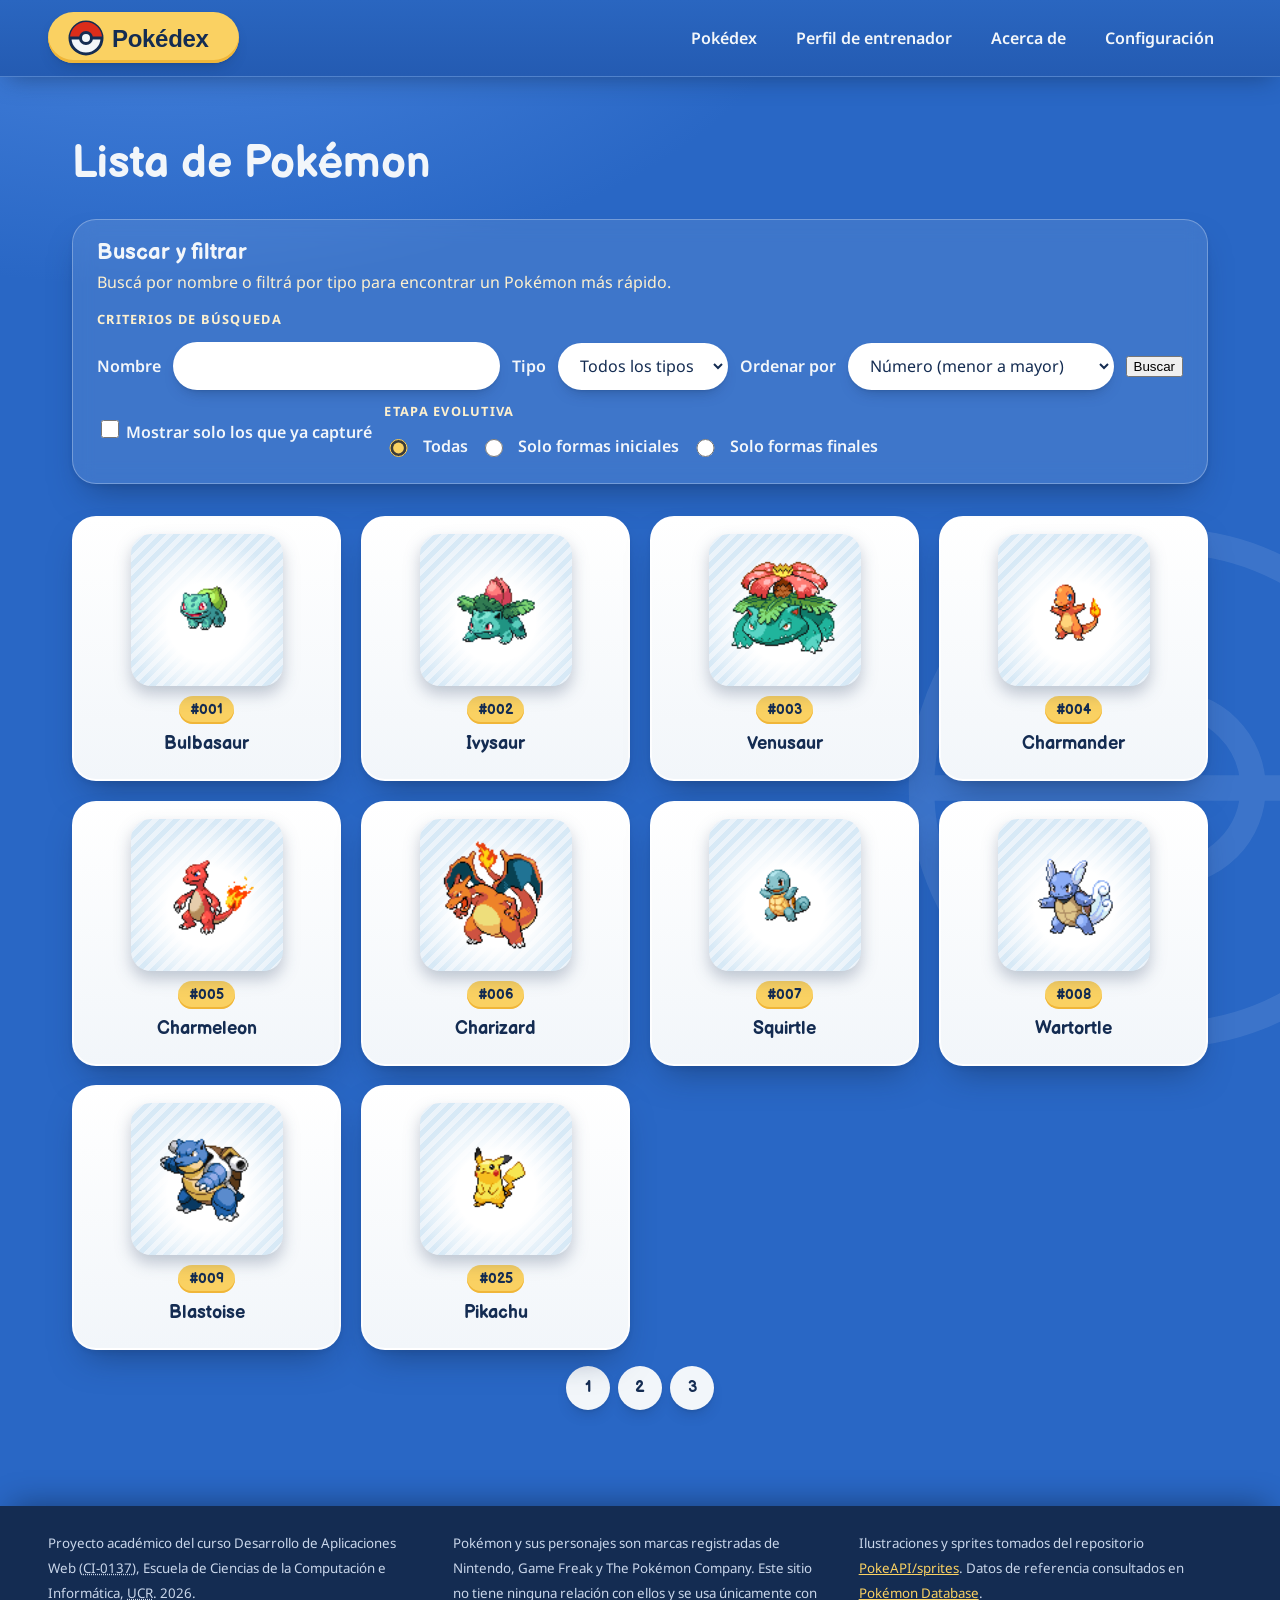
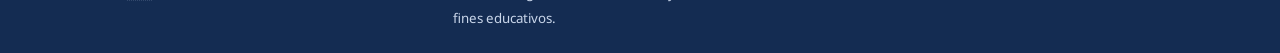
==== commit e0e2402e: "Cambiar fuentes" ====
--- a/index.html
+++ b/index.html
@@ -9,10 +9,10 @@
   <link rel="icon" type="image/svg+xml" href="assets/pokeball.svg">
   <link rel="icon" type="image/png" href="assets/pokeball.png">
   <!-- favicon.ico vive en la raiz: el navegador lo pide solo, sin <link> -->
-  <!-- Link de conexion con fonts (Fredoka y Figtree) -->
+  <!-- Link de conexion con fonts (Balsamiq Sans y Noto Sans) -->
   <link rel="preconnect" href="https://fonts.googleapis.com">
   <link rel="preconnect" href="https://fonts.gstatic.com" crossorigin>
-  <link rel="stylesheet" href="https://fonts.googleapis.com/css2?family=Figtree:wght@400;500;600;700&family=Fredoka:wght@500;600;700&display=swap">
+  <link rel="stylesheet" href="https://fonts.googleapis.com/css2?family=Balsamiq+Sans:ital,wght@0,400;0,700;1,400;1,700&family=Noto+Sans:ital,wght@0,100..900;1,100..900&display=swap">
   <!-- Hoja de estilos del sitio. Mismo elemento <link> que el favicon;
        lo que cambia es rel, que dice qué relación tiene el archivo con el documento. -->
   <link rel="stylesheet" href="tokens.css">
--- a/tokens.css
+++ b/tokens.css
@@ -71,11 +71,12 @@
   --linea:          #E3EAF3;  /* separadores finos dentro de tarjetas */
 
   /* --- Tipografía -------------------------------------------------------
-     Fredoka (redondeada, amable) para títulos y números; Figtree (limpia,
-     muy legible) para el texto corrido. Se cargan desde Google Fonts en el
-     <head>; si no llegan, cae a la siguiente de la lista sin romper nada. */
-  --fuente-titulo: "Fredoka", "Trebuchet MS", system-ui, sans-serif;
-  --fuente-texto:  "Figtree", system-ui, "Segoe UI", sans-serif;
+     Balsamiq Sans (redondeada, amable) para títulos y números; Noto Sans
+     (limpia, muy legible) para el texto corrido. Se cargan desde Google Fonts
+     en el <head>; si no llegan, cae a la siguiente de la lista sin romper
+     nada. */
+  --fuente-titulo: "Balsamiq Sans", "Trebuchet MS", system-ui, sans-serif;
+  --fuente-texto:  "Noto Sans", system-ui, "Segoe UI", sans-serif;
 
   /* --- Radios más generosos ---------------------------------------------- */
   --radio-lg:       24px;
--- a/styles.css
+++ b/styles.css
@@ -1091,13 +1091,12 @@
   content: "";
   width: 1rem;
   height: 1rem;
-  background-color: currentColor;
-  mask: var(--icono) center / contain no-repeat;
-}
-
-.dato--lugar::before {mask-image: url("assets/icono-lugar.svg");}
-.dato--estatura::before {mask-image: url("assets/icono-estatura.svg");}
-.dato--edad::before {mask-image: url("assets/icono-edad.svg");}
+  background: var(--icono) center / contain no-repeat;
+}
+
+.dato--lugar { --icono: url("assets/icono-ciudad.png"); }
+.dato--estatura { --icono: url("assets/icono-estatura.png");}
+.dato--edad { --icono: url("assets/icono-fecha.png"); }
 
 /* Las tarjetas de sección del perfil (equipo, capturados, favoritos y
    estadísticas) son flexibles: el icono y el número se alinean a la izquierda,
@@ -1107,11 +1106,10 @@
   display: grid;
   place-items: center;
   flex-shrink: 0;
-  width: 4rem;
-  height: 4rem;
+  width: 2.75rem;
+  height: 2.75rem;
   border-radius: 1rem;
   background: var(--color-icono);
-
 }
 .tarjeta-seccion__icono::before {
   content: "";
@@ -1138,6 +1136,7 @@
 
 .modal__encabezado,
 .modal__pie {
+  display: flex;
   align-items: center;
   gap: 0.75rem;
   padding: 1.25rem 1.5rem;
@@ -1145,7 +1144,8 @@
 
 .modal__titulo { flex: 1; margin: 0; }
 .modal__contenido { padding: 0 1.5rem; }
-.modal__pie { justify-content: flex-end; }
+.modal__encabezado { border-bottom: 1px solid var(--pista); }
+.modal__pie        { justify-content: flex-end; border-top: 1px solid var(--pista); }
 
 .modal__lista {
   display: grid;
@@ -1156,11 +1156,13 @@
 
 .modal__fila {
   display: flex;
+  flex-wrap: wrap;
   align-items: center;
   gap: 0.75rem;
   padding: 0.75rem;
-  background: var(--crema);
+  background: #fff;
   border-radius: var(--radio);
+  box-shadow: 0 6px 14px -6px rgba(20, 44, 82, 0.35);
 }
 
 .modal__texto { flex: 1; margin: 0; font-weight: 700; }
@@ -1181,10 +1183,6 @@
   height: 1.25rem;
   background: url("assets/icono-estrellafav.png") center / contain no-repeat;
 }
-.modal__fila {
-  background: #fff;
-  box-shadow: 0 6px 14px -6px rgba(20, 44, 82, 0.35);
-}
 
 /* Botón redondo con ícono (flecha) */
 .boton--circulo {
@@ -1206,4 +1204,15 @@
 .tarjeta-seccion--equipo      { --color-icono: var(--azul);     --icono: url("assets/icono-equipo.png"); }
 .tarjeta-seccion--capturados  { --color-icono: var(--rojo);     --icono: url("assets/pokeball.png"); }
 .tarjeta-seccion--favoritos   { --color-icono: var(--amarillo); --icono: url("assets/icono-estrella.png");}
-.tarjeta-seccion--estadisticas { --color-icono: var(--verde);   --icono: url("assets/icono-stats.png"); }+.tarjeta-seccion--estadisticas { --color-icono: var(--verde);   --icono: url("assets/icono-stats.png"); }
+
+.secciones {
+  display: grid;
+  grid-template-columns: 1fr;
+  gap: 1.5rem;
+  margin-top: 1.5rem;
+}
+
+@media (width >= 40rem) {
+  .secciones { grid-template-columns: repeat(2, 1fr); }
+}
